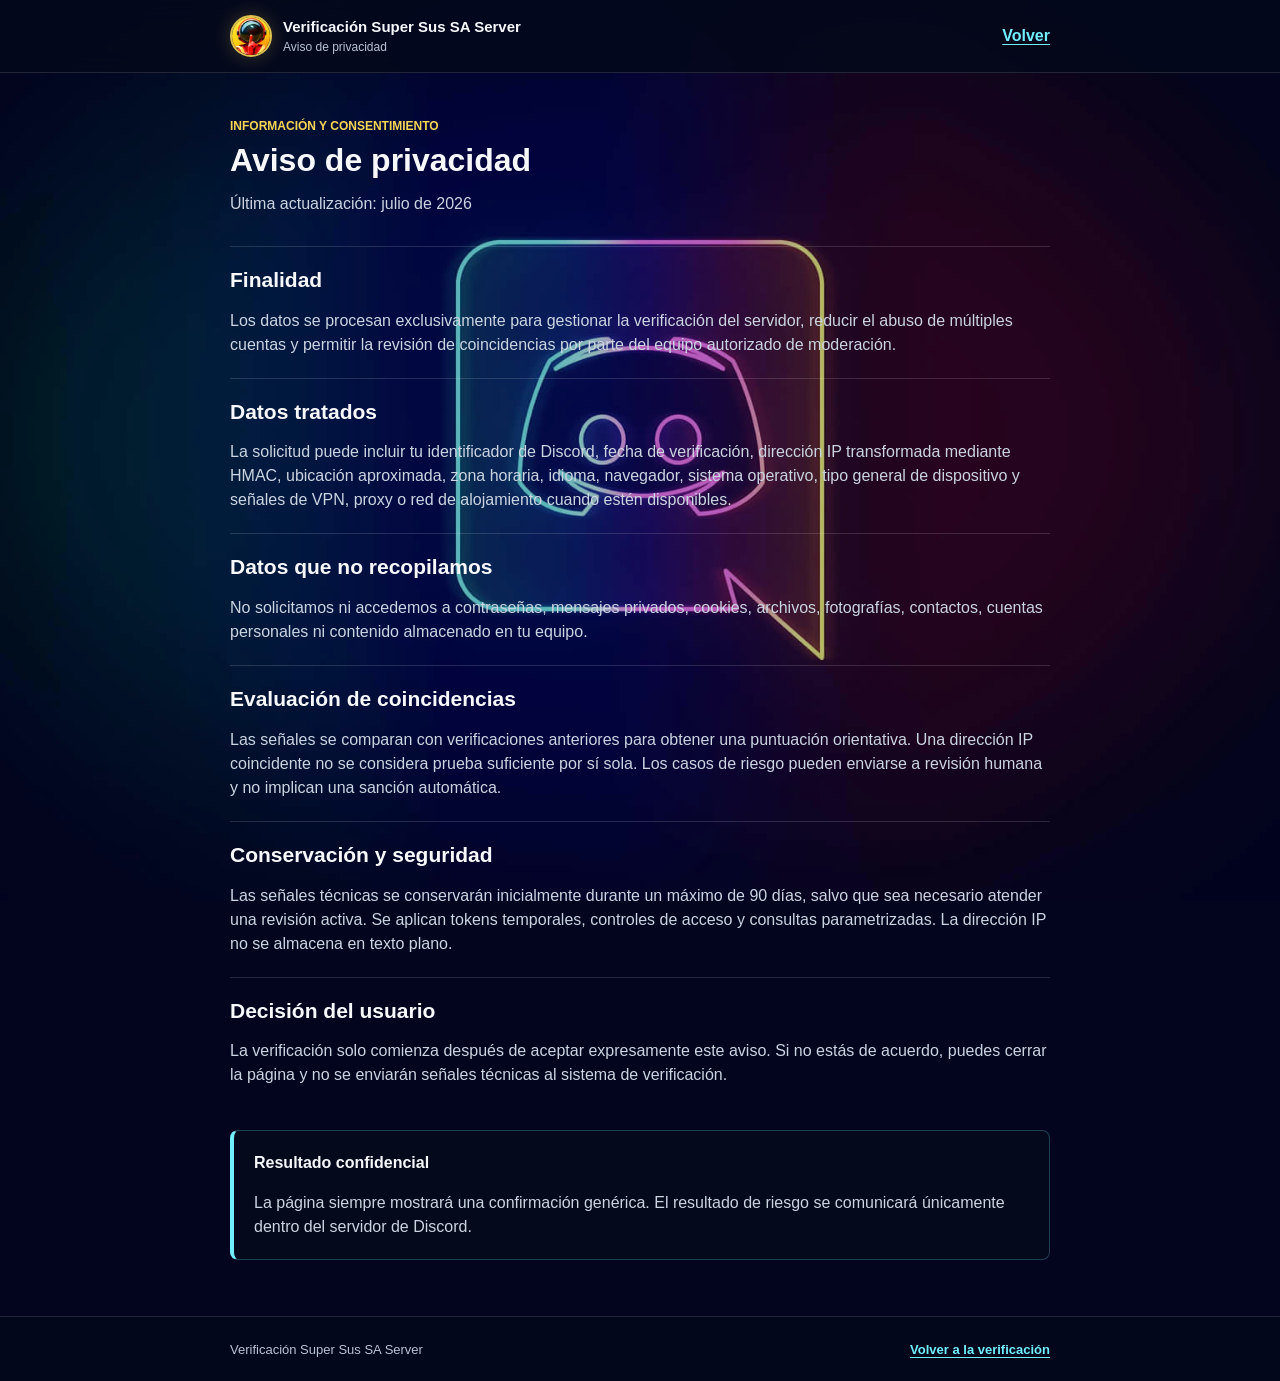
==== privacy.html @ 0752e9c1 "Crea sitio inicial de verificacion" ====
<!doctype html>
<html lang="es">
<head>
  <meta charset="utf-8">
  <meta name="viewport" content="width=device-width, initial-scale=1">
  <meta name="robots" content="noindex, nofollow">
  <meta name="referrer" content="no-referrer">
  <meta
    http-equiv="Content-Security-Policy"
    content="default-src 'self'; script-src 'none'; style-src 'self'; img-src 'self' data:; base-uri 'none'; form-action 'none'; frame-ancestors 'none'"
  >
  <title>Aviso de privacidad | Verificación Super Sus SA Server</title>
  <link rel="stylesheet" href="assets/css/styles.css">
</head>
<body>
  <header class="site-header">
    <div class="shell header-inner">
      <img
        class="brand-avatar"
        src="assets/images/verification-icon.png"
        alt=""
        width="42"
        height="42"
      >
      <div>
        <p class="brand-name">Verificación Super Sus SA Server</p>
        <p class="brand-context">Aviso de privacidad</p>
      </div>
      <a class="header-link" href="index.html">Volver</a>
    </div>
  </header>

  <main class="shell legal-content">
    <div class="title-block">
      <p class="eyebrow">Información y consentimiento</p>
      <h1>Aviso de privacidad</h1>
      <p class="lead">Última actualización: julio de 2026</p>
    </div>

    <section>
      <h2>Finalidad</h2>
      <p>
        Los datos se procesan exclusivamente para gestionar la verificación del servidor,
        reducir el abuso de múltiples cuentas y permitir la revisión de coincidencias por
        parte del equipo autorizado de moderación.
      </p>
    </section>

    <section>
      <h2>Datos tratados</h2>
      <p>
        La solicitud puede incluir tu identificador de Discord, fecha de verificación,
        dirección IP transformada mediante HMAC, ubicación aproximada, zona horaria,
        idioma, navegador, sistema operativo, tipo general de dispositivo y señales de
        VPN, proxy o red de alojamiento cuando estén disponibles.
      </p>
    </section>

    <section>
      <h2>Datos que no recopilamos</h2>
      <p>
        No solicitamos ni accedemos a contraseñas, mensajes privados, cookies, archivos,
        fotografías, contactos, cuentas personales ni contenido almacenado en tu equipo.
      </p>
    </section>

    <section>
      <h2>Evaluación de coincidencias</h2>
      <p>
        Las señales se comparan con verificaciones anteriores para obtener una puntuación
        orientativa. Una dirección IP coincidente no se considera prueba suficiente por sí
        sola. Los casos de riesgo pueden enviarse a revisión humana y no implican una sanción
        automática.
      </p>
    </section>

    <section>
      <h2>Conservación y seguridad</h2>
      <p>
        Las señales técnicas se conservarán inicialmente durante un máximo de 90 días,
        salvo que sea necesario atender una revisión activa. Se aplican tokens temporales,
        controles de acceso y consultas parametrizadas. La dirección IP no se almacena en
        texto plano.
      </p>
    </section>

    <section>
      <h2>Decisión del usuario</h2>
      <p>
        La verificación solo comienza después de aceptar expresamente este aviso. Si no
        estás de acuerdo, puedes cerrar la página y no se enviarán señales técnicas al
        sistema de verificación.
      </p>
    </section>

    <div class="legal-callout">
      <strong>Resultado confidencial</strong>
      <p>
        La página siempre mostrará una confirmación genérica. El resultado de riesgo se
        comunicará únicamente dentro del servidor de Discord.
      </p>
    </div>
  </main>

  <footer class="site-footer">
    <div class="shell footer-inner">
      <span>Verificación Super Sus SA Server</span>
      <a href="index.html">Volver a la verificación</a>
    </div>
  </footer>
</body>
</html>
---- assets/css/styles.css ----
:root {
  color-scheme: dark;
  --ink: #f7f8fc;
  --muted: #b9c2d4;
  --panel: rgba(6, 12, 34, 0.88);
  --panel-strong: rgba(5, 10, 29, 0.96);
  --line: rgba(126, 226, 255, 0.28);
  --cyan: #71efff;
  --pink: #f581e8;
  --yellow: #f6d657;
  --yellow-hover: #ffe886;
  --danger: #ffb4b4;
  --danger-bg: rgba(114, 20, 33, 0.72);
  --focus: #8defff;
  font-family: Inter, "Segoe UI", Roboto, Helvetica, Arial, sans-serif;
}

* {
  box-sizing: border-box;
}

html {
  min-width: 320px;
  min-height: 100%;
  background: #02051d;
}

body {
  min-height: 100vh;
  margin: 0;
  color: var(--ink);
  background-color: #02051d;
  background-image: url("../images/wall.jpg");
  background-position: center;
  background-size: cover;
  background-repeat: no-repeat;
  background-attachment: fixed;
  line-height: 1.5;
}

body::before {
  content: "";
  position: fixed;
  inset: 0;
  z-index: 0;
  pointer-events: none;
  background: rgba(1, 4, 22, 0.28);
}

body > * {
  position: relative;
  z-index: 1;
}

a {
  color: var(--cyan);
  font-weight: 700;
  text-underline-offset: 3px;
}

a:hover {
  color: #c4f8ff;
}

a:focus-visible,
button:focus-visible,
input:focus-visible {
  outline: 3px solid rgba(113, 239, 255, 0.46);
  outline-offset: 3px;
}

.verification-layout {
  width: min(1180px, calc(100% - 40px));
  min-height: 100svh;
  display: grid;
  align-items: center;
  justify-items: center;
  margin-inline: auto;
  padding-block: 32px;
}

.verification-card {
  width: min(100%, 460px);
  padding: 34px;
  border: 1px solid var(--line);
  border-radius: 8px;
  color: var(--ink);
  background: var(--panel);
  box-shadow:
    0 26px 70px rgba(0, 0, 18, 0.56),
    inset 0 1px 0 rgba(255, 255, 255, 0.08);
  backdrop-filter: blur(16px);
}

.card-brand {
  display: flex;
  align-items: center;
  justify-content: center;
  gap: 11px;
  margin-bottom: 30px;
  color: #ffffff;
  font-size: 15px;
  font-weight: 800;
  text-align: center;
}

.verification-card > .eyebrow,
.verification-card > h1,
.verification-card > .lead {
  text-align: center;
}

.brand-avatar {
  display: block;
  flex: 0 0 auto;
  width: 42px;
  height: 42px;
  border: 2px solid rgba(246, 214, 87, 0.9);
  border-radius: 50%;
  object-fit: cover;
  box-shadow: 0 0 20px rgba(246, 214, 87, 0.24);
}

.result-mark {
  display: grid;
  place-items: center;
  flex: 0 0 auto;
  width: 34px;
  height: 34px;
  border: 1px solid rgba(113, 239, 255, 0.72);
  border-radius: 50%;
  color: #06112a;
  background: var(--cyan);
  box-shadow: 0 0 18px rgba(113, 239, 255, 0.28);
  font-size: 18px;
  font-weight: 900;
}

.eyebrow {
  margin: 0 0 7px;
  color: var(--yellow);
  font-size: 12px;
  font-weight: 850;
  letter-spacing: 0;
  text-transform: uppercase;
}

h1,
h2 {
  margin-top: 0;
  letter-spacing: 0;
  line-height: 1.18;
}

h1 {
  margin-bottom: 12px;
  font-size: 32px;
  text-wrap: balance;
}

h2 {
  margin-bottom: 10px;
  font-size: 21px;
}

.lead {
  margin: 0;
  color: var(--muted);
  font-size: 16px;
}

.privacy-inline {
  display: flex;
  align-items: center;
  justify-content: space-between;
  gap: 18px;
  margin-top: 26px;
  padding-block: 15px;
  border-top: 1px solid rgba(255, 255, 255, 0.12);
  border-bottom: 1px solid rgba(255, 255, 255, 0.12);
  color: #c9d2df;
  font-size: 13px;
}

.privacy-inline a {
  flex: 0 0 auto;
}

.consent-control {
  display: grid;
  grid-template-columns: 20px 1fr;
  gap: 11px;
  align-items: start;
  margin-top: 20px;
  color: #e3e8f0;
  font-size: 14px;
  cursor: pointer;
}

.consent-control input {
  width: 18px;
  height: 18px;
  margin: 2px 0 0;
  accent-color: var(--yellow);
  cursor: pointer;
}

.primary-action {
  width: 100%;
  min-height: 50px;
  display: inline-flex;
  align-items: center;
  justify-content: center;
  gap: 9px;
  margin-top: 22px;
  border: 1px solid #fff0a9;
  border-radius: 6px;
  color: #11182c;
  background: var(--yellow);
  box-shadow: 0 12px 28px rgba(0, 0, 16, 0.34);
  font: inherit;
  font-weight: 850;
  cursor: pointer;
}

.primary-action:hover:not(:disabled) {
  background: var(--yellow-hover);
  transform: translateY(-1px);
}

.primary-action:disabled {
  border-color: rgba(255, 255, 255, 0.12);
  color: #858b9b;
  background: rgba(190, 195, 205, 0.2);
  box-shadow: none;
  cursor: not-allowed;
}

.security-note,
.result-note {
  margin: 14px 0 0;
  color: #949fb1;
  font-size: 12px;
  text-align: center;
}

.status-message,
.notice {
  margin-top: 18px;
  padding: 12px 14px;
  border-radius: 6px;
  font-size: 13px;
}

.status-message {
  border: 1px solid rgba(113, 239, 255, 0.3);
  color: #d7faff;
  background: rgba(12, 71, 101, 0.5);
}

.notice-error {
  border: 1px solid rgba(255, 180, 180, 0.4);
  color: var(--danger);
  background: var(--danger-bg);
}

.notice p {
  margin: 3px 0 0;
}

.result-panel {
  text-align: center;
}

.result-mark {
  width: 56px;
  height: 56px;
  margin: 0 auto 22px;
  font-size: 28px;
}

.result-panel h1 {
  font-size: 27px;
}

.result-panel > p:not(.eyebrow, .result-note) {
  color: var(--muted);
}

.is-hidden {
  display: none !important;
}

/* Aviso de privacidad */
.shell {
  width: min(820px, calc(100% - 32px));
  margin-inline: auto;
}

.site-header,
.site-footer {
  border-color: rgba(255, 255, 255, 0.12);
  background: rgba(4, 9, 27, 0.86);
  backdrop-filter: blur(14px);
}

.site-header {
  border-bottom-style: solid;
  border-bottom-width: 1px;
}

.header-inner {
  min-height: 72px;
  display: flex;
  align-items: center;
  gap: 11px;
}

.brand-name,
.brand-context {
  margin: 0;
}

.brand-name {
  font-size: 15px;
  font-weight: 800;
}

.brand-context {
  color: var(--muted);
  font-size: 12px;
}

.header-link {
  margin-left: auto;
}

.legal-content {
  padding-block: 44px 56px;
}

.title-block {
  margin-bottom: 30px;
}

.legal-content .lead,
.legal-content section p {
  color: #cbd4e1;
}

.legal-content section {
  padding-block: 21px;
  border-top: 1px solid rgba(255, 255, 255, 0.14);
}

.legal-content section p {
  margin-bottom: 0;
}

.legal-callout {
  margin-top: 22px;
  padding: 20px;
  border: 1px solid rgba(113, 239, 255, 0.24);
  border-left: 4px solid var(--cyan);
  border-radius: 8px;
  background: var(--panel-strong);
}

.legal-callout p {
  margin-bottom: 0;
  color: #cbd4e1;
}

.site-footer {
  border-top-style: solid;
  border-top-width: 1px;
}

.footer-inner {
  min-height: 64px;
  display: flex;
  align-items: center;
  justify-content: space-between;
  gap: 18px;
  color: var(--muted);
  font-size: 13px;
}

@media (max-width: 760px) {
  body {
    background-position: center;
    background-attachment: scroll;
  }

  body::before {
    background: rgba(1, 4, 22, 0.46);
  }

  .verification-layout {
    width: 100%;
    justify-items: center;
    padding-top: max(20px, env(safe-area-inset-top));
    padding-right: max(12px, env(safe-area-inset-right));
    padding-bottom: max(20px, env(safe-area-inset-bottom));
    padding-left: max(12px, env(safe-area-inset-left));
  }

  .verification-card {
    width: min(100%, 460px);
    padding: 25px 20px;
  }

  .card-brand {
    margin-bottom: 24px;
  }

  h1 {
    font-size: 27px;
    overflow-wrap: anywhere;
  }

  .privacy-inline {
    align-items: flex-start;
  }

  .consent-control {
    grid-template-columns: 22px 1fr;
    font-size: 15px;
  }

  .consent-control input {
    width: 20px;
    height: 20px;
  }

  .primary-action {
    min-height: 52px;
  }

  .header-inner {
    min-height: 68px;
    padding-block: 10px;
  }

  .legal-content {
    padding-block: 30px 42px;
  }
}

@media (max-width: 480px) {
  .verification-card {
    padding: 24px 18px;
  }

  .card-brand {
    flex-direction: column;
    gap: 8px;
    margin-bottom: 22px;
  }

  .card-brand span,
  .brand-name,
  .privacy-inline span {
    max-width: 100%;
    overflow-wrap: anywhere;
  }

  .privacy-inline {
    display: block;
  }

  .privacy-inline a {
    min-height: 44px;
    display: inline-flex;
    align-items: center;
    margin-top: 5px;
  }

  .header-inner {
    flex-wrap: wrap;
  }

  .header-inner .brand-avatar {
    width: 38px;
    height: 38px;
  }

  .footer-inner {
    min-height: 72px;
    align-items: flex-start;
    flex-direction: column;
    justify-content: center;
    gap: 4px;
    padding-block: 12px;
  }
}

@media (max-height: 620px) and (orientation: landscape) {
  .verification-layout {
    align-items: start;
  }

  .verification-card {
    margin-block: 8px;
  }
}

@media (prefers-reduced-motion: no-preference) {
  .primary-action {
    transition: background-color 160ms ease, transform 160ms ease;
  }
}
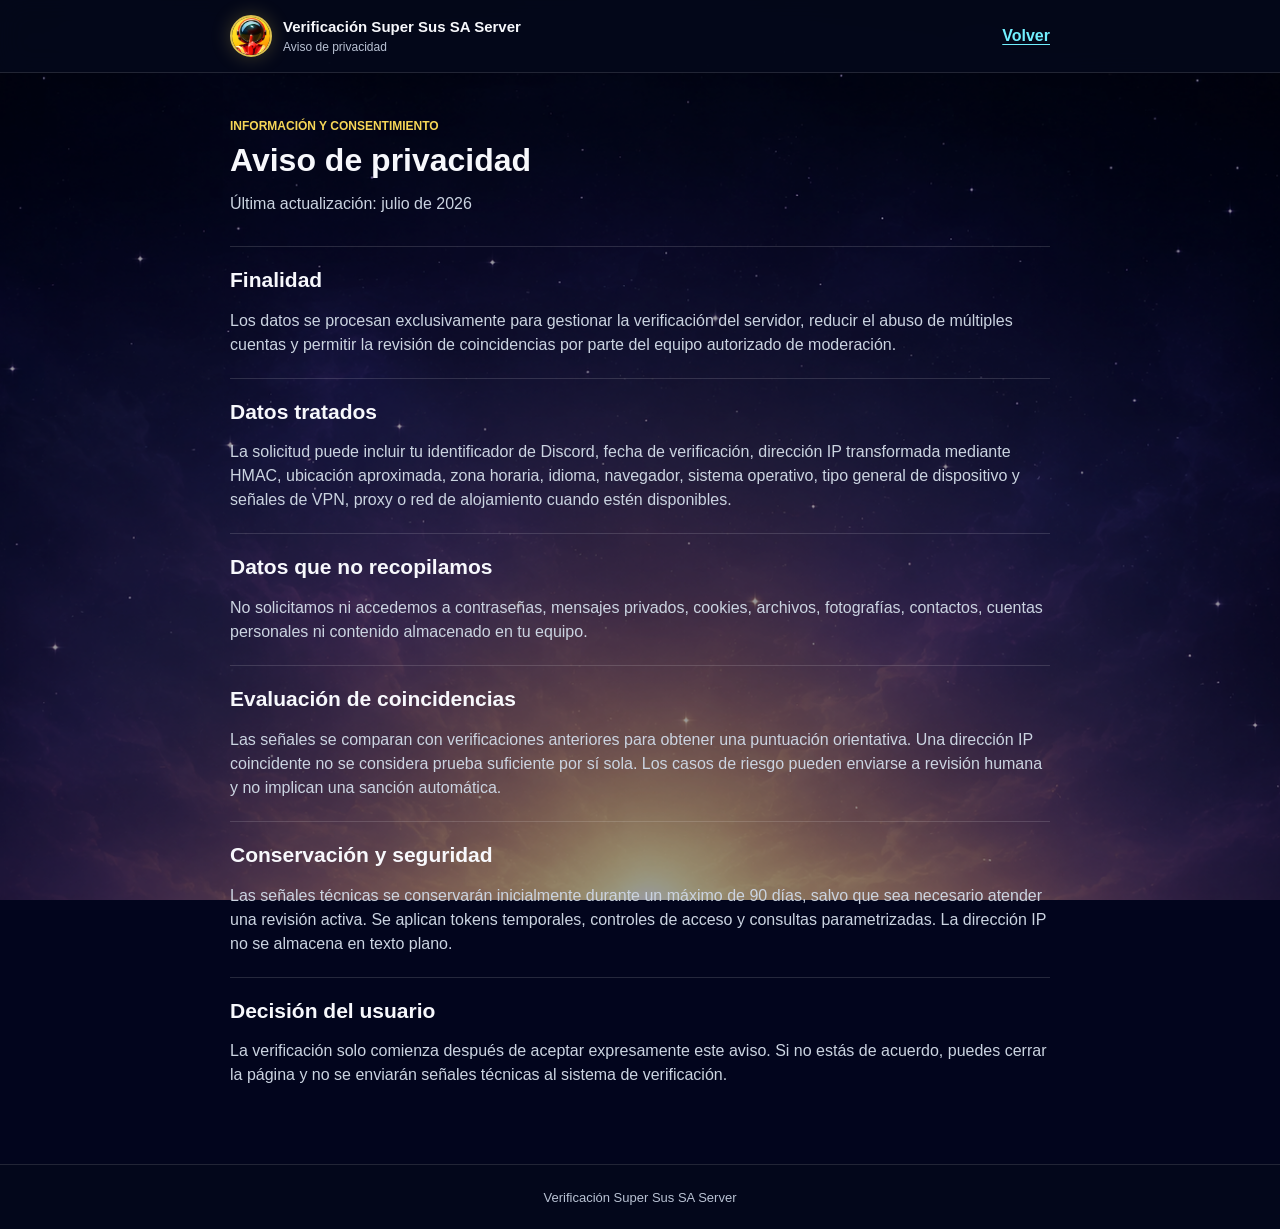
==== commit 67ed33d8: "Actualizar diseño del aviso de privacidad" ====
--- a/privacy.html
+++ b/privacy.html
@@ -12,7 +12,7 @@
   <title>Aviso de privacidad | Verificación Super Sus SA Server</title>
   <link rel="stylesheet" href="assets/css/styles.css">
 </head>
-<body>
+<body class="privacy-page">
   <header class="site-header">
     <div class="shell header-inner">
       <img
@@ -93,19 +93,11 @@
       </p>
     </section>
 
-    <div class="legal-callout">
-      <strong>Resultado confidencial</strong>
-      <p>
-        La página siempre mostrará una confirmación genérica. El resultado de riesgo se
-        comunicará únicamente dentro del servidor de Discord.
-      </p>
-    </div>
   </main>
 
   <footer class="site-footer">
     <div class="shell footer-inner">
       <span>Verificación Super Sus SA Server</span>
-      <a href="index.html">Volver a la verificación</a>
     </div>
   </footer>
 </body>
--- a/assets/css/styles.css
+++ b/assets/css/styles.css
@@ -50,6 +50,16 @@
 body > * {
   position: relative;
   z-index: 1;
+}
+
+body.privacy-page {
+  background-image: url("../images/privacy-background.png");
+  background-position: center bottom;
+  background-size: cover;
+}
+
+body.privacy-page::before {
+  background: rgba(1, 3, 18, 0.4);
 }
 
 a {
@@ -357,20 +367,6 @@
   margin-bottom: 0;
 }
 
-.legal-callout {
-  margin-top: 22px;
-  padding: 20px;
-  border: 1px solid rgba(113, 239, 255, 0.24);
-  border-left: 4px solid var(--cyan);
-  border-radius: 8px;
-  background: var(--panel-strong);
-}
-
-.legal-callout p {
-  margin-bottom: 0;
-  color: #cbd4e1;
-}
-
 .site-footer {
   border-top-style: solid;
   border-top-width: 1px;
@@ -386,6 +382,11 @@
   font-size: 13px;
 }
 
+.privacy-page .footer-inner {
+  justify-content: center;
+  text-align: center;
+}
+
 @media (max-width: 760px) {
   body {
     background-position: center;
@@ -394,6 +395,10 @@
 
   body::before {
     background: rgba(1, 4, 22, 0.46);
+  }
+
+  body.privacy-page::before {
+    background: rgba(1, 3, 18, 0.54);
   }
 
   .verification-layout {
@@ -493,6 +498,10 @@
     gap: 4px;
     padding-block: 12px;
   }
+
+  .privacy-page .footer-inner {
+    align-items: center;
+  }
 }
 
 @media (max-height: 620px) and (orientation: landscape) {
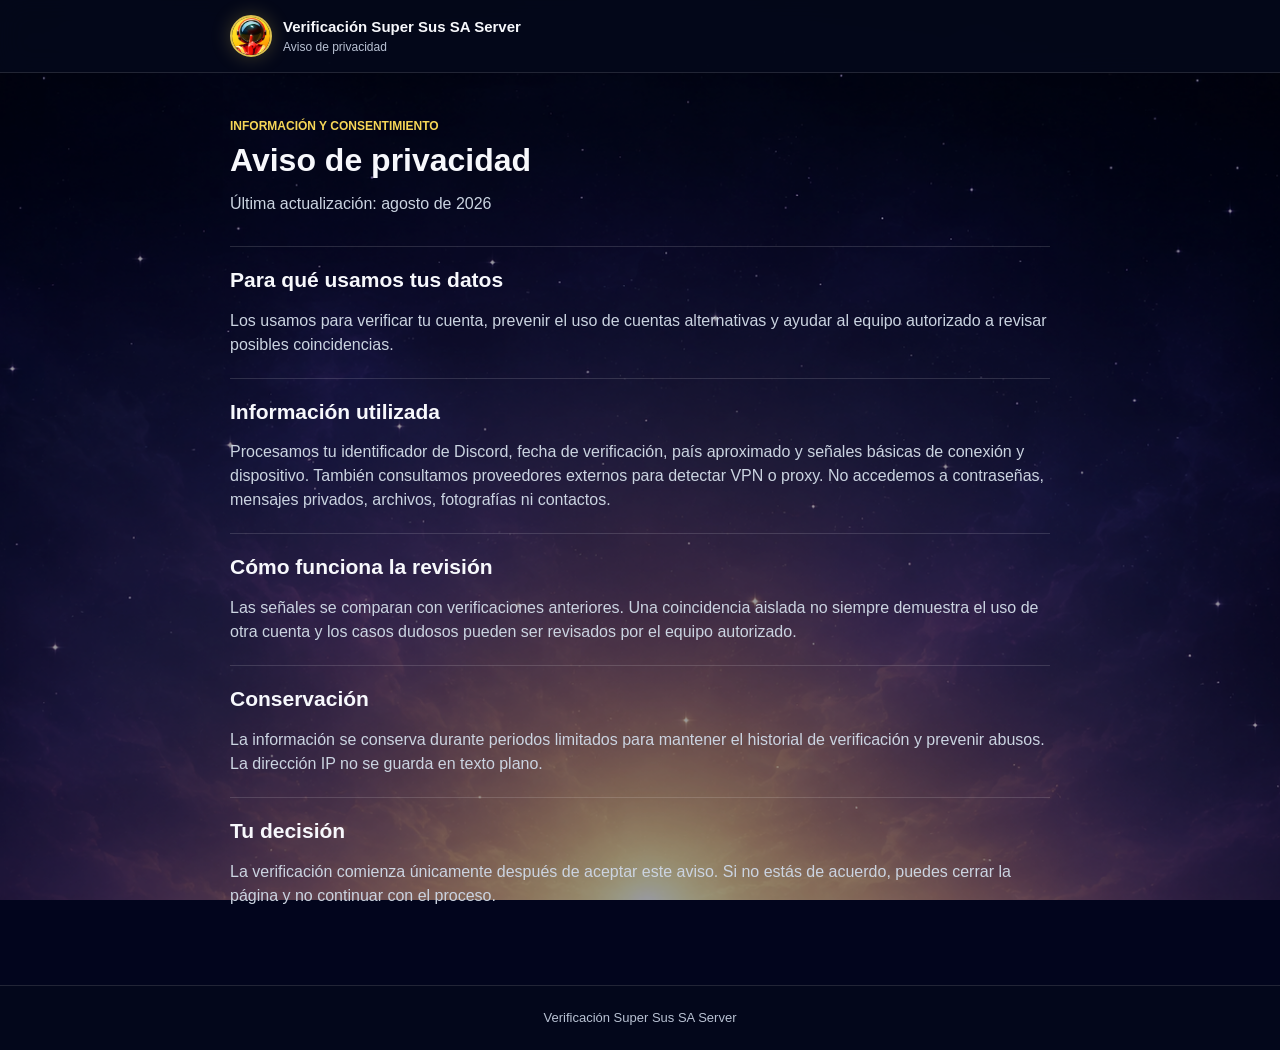
==== commit 2cccf342: "Extrae sistema de verificacion a aplicacion independiente" ====
--- a/privacy.html
+++ b/privacy.html
@@ -26,7 +26,6 @@
         <p class="brand-name">Verificación Super Sus SA Server</p>
         <p class="brand-context">Aviso de privacidad</p>
       </div>
-      <a class="header-link" href="index.html">Volver</a>
     </div>
   </header>
 
@@ -34,65 +33,51 @@
     <div class="title-block">
       <p class="eyebrow">Información y consentimiento</p>
       <h1>Aviso de privacidad</h1>
-      <p class="lead">Última actualización: julio de 2026</p>
+      <p class="lead">Última actualización: agosto de 2026</p>
     </div>
 
     <section>
-      <h2>Finalidad</h2>
+      <h2>Para qué usamos tus datos</h2>
       <p>
-        Los datos se procesan exclusivamente para gestionar la verificación del servidor,
-        reducir el abuso de múltiples cuentas y permitir la revisión de coincidencias por
-        parte del equipo autorizado de moderación.
+        Los usamos para verificar tu cuenta, prevenir el uso de cuentas alternativas
+        y ayudar al equipo autorizado a revisar posibles coincidencias.
       </p>
     </section>
 
     <section>
-      <h2>Datos tratados</h2>
+      <h2>Información utilizada</h2>
       <p>
-        La solicitud puede incluir tu identificador de Discord, fecha de verificación,
-        dirección IP transformada mediante HMAC, ubicación aproximada, zona horaria,
-        idioma, navegador, sistema operativo, tipo general de dispositivo y señales de
-        VPN, proxy o red de alojamiento cuando estén disponibles.
+        Procesamos tu identificador de Discord, fecha de verificación, país aproximado
+        y señales básicas de conexión y dispositivo. También consultamos proveedores
+        externos para detectar VPN o proxy. No accedemos a contraseñas, mensajes
+        privados, archivos, fotografías ni contactos.
       </p>
     </section>
 
     <section>
-      <h2>Datos que no recopilamos</h2>
+      <h2>Cómo funciona la revisión</h2>
       <p>
-        No solicitamos ni accedemos a contraseñas, mensajes privados, cookies, archivos,
-        fotografías, contactos, cuentas personales ni contenido almacenado en tu equipo.
+        Las señales se comparan con verificaciones anteriores. Una coincidencia aislada
+        no siempre demuestra el uso de otra cuenta y los casos dudosos pueden ser
+        revisados por el equipo autorizado.
       </p>
     </section>
 
     <section>
-      <h2>Evaluación de coincidencias</h2>
+      <h2>Conservación</h2>
       <p>
-        Las señales se comparan con verificaciones anteriores para obtener una puntuación
-        orientativa. Una dirección IP coincidente no se considera prueba suficiente por sí
-        sola. Los casos de riesgo pueden enviarse a revisión humana y no implican una sanción
-        automática.
+        La información se conserva durante periodos limitados para mantener el historial
+        de verificación y prevenir abusos. La dirección IP no se guarda en texto plano.
       </p>
     </section>
 
     <section>
-      <h2>Conservación y seguridad</h2>
+      <h2>Tu decisión</h2>
       <p>
-        Las señales técnicas se conservarán inicialmente durante un máximo de 90 días,
-        salvo que sea necesario atender una revisión activa. Se aplican tokens temporales,
-        controles de acceso y consultas parametrizadas. La dirección IP no se almacena en
-        texto plano.
+        La verificación comienza únicamente después de aceptar este aviso. Si no estás
+        de acuerdo, puedes cerrar la página y no continuar con el proceso.
       </p>
     </section>
-
-    <section>
-      <h2>Decisión del usuario</h2>
-      <p>
-        La verificación solo comienza después de aceptar expresamente este aviso. Si no
-        estás de acuerdo, puedes cerrar la página y no se enviarán señales técnicas al
-        sistema de verificación.
-      </p>
-    </section>
-
   </main>
 
   <footer class="site-footer">
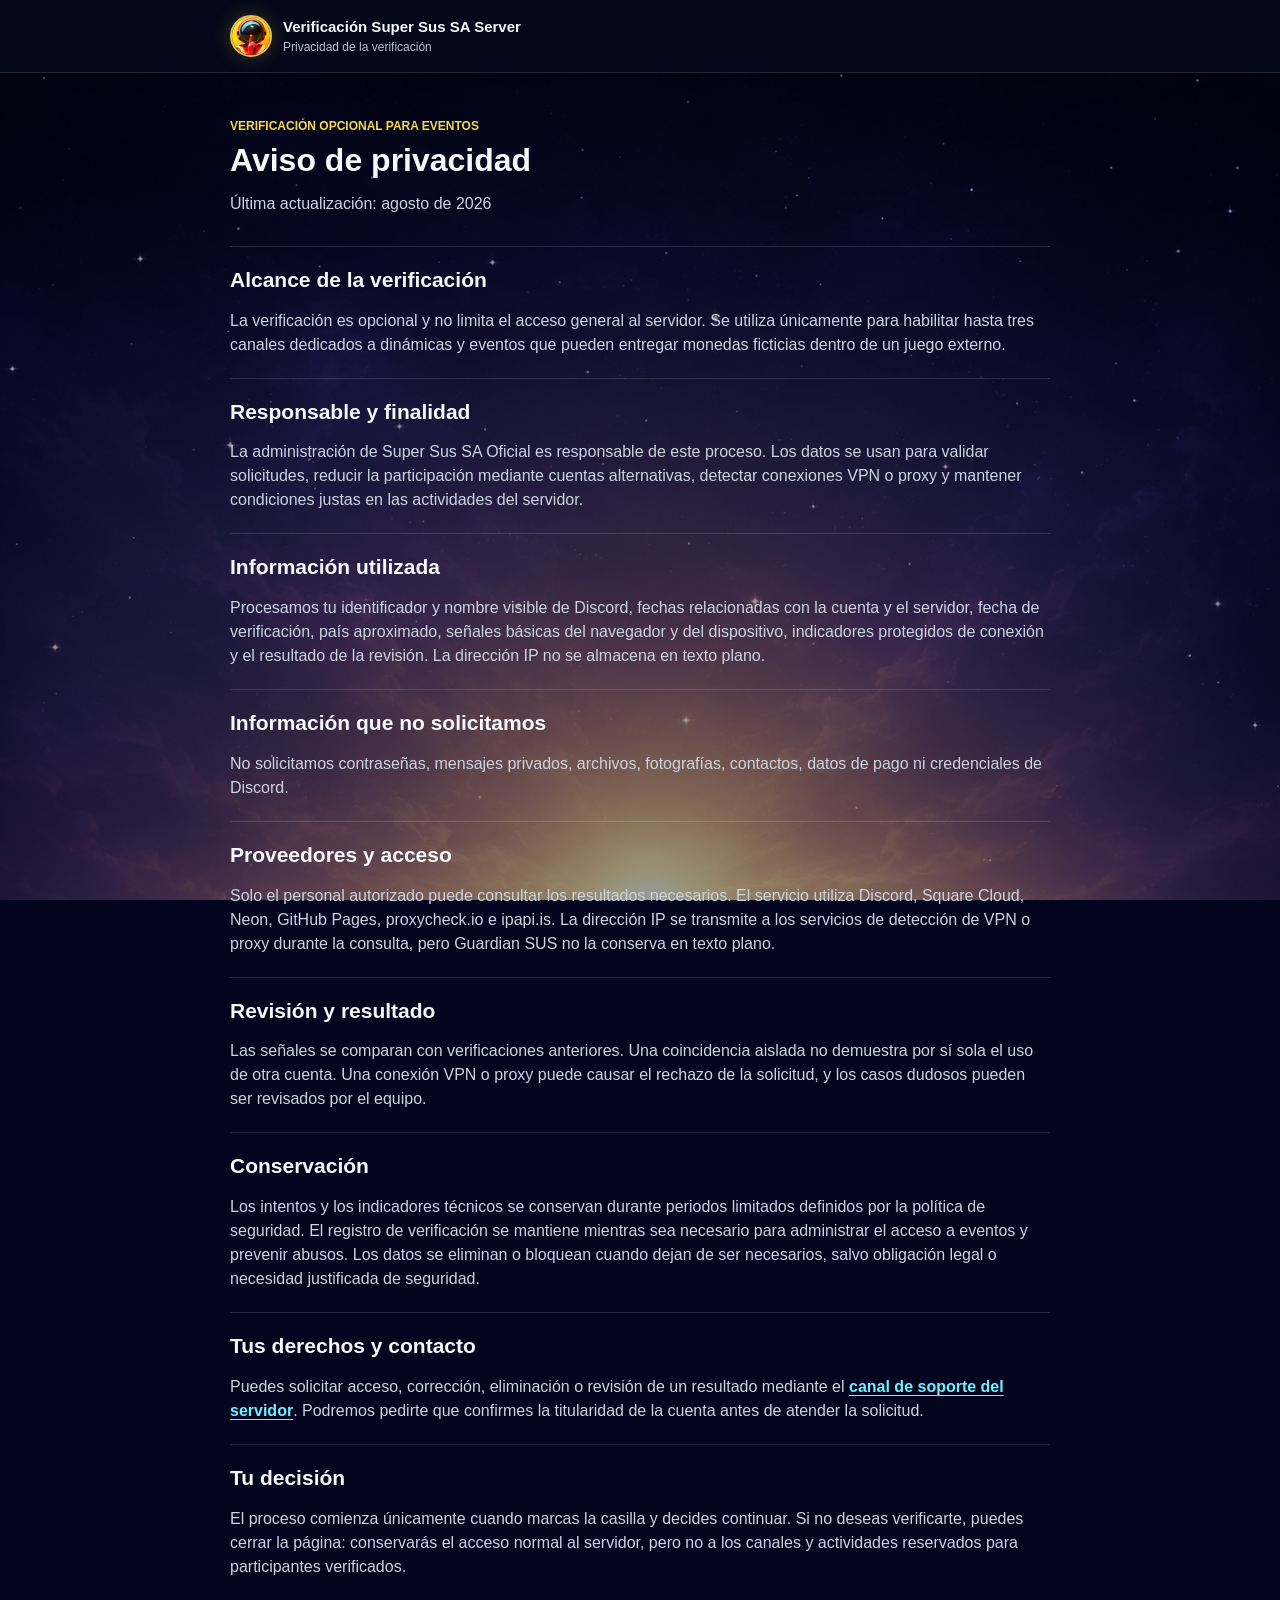
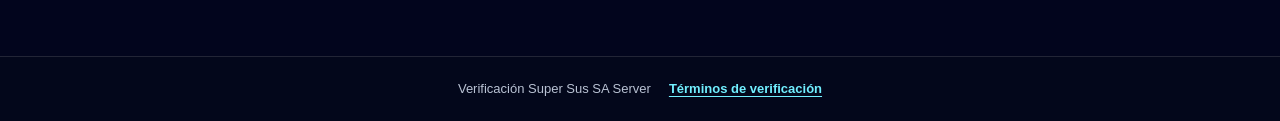
==== commit 0f6dc692: "fix: corregir deploy y actualizar documentos web" ====
--- a/privacy.html
+++ b/privacy.html
@@ -24,58 +24,100 @@
       >
       <div>
         <p class="brand-name">Verificación Super Sus SA Server</p>
-        <p class="brand-context">Aviso de privacidad</p>
+        <p class="brand-context">Privacidad de la verificación</p>
       </div>
     </div>
   </header>
 
   <main class="shell legal-content">
     <div class="title-block">
-      <p class="eyebrow">Información y consentimiento</p>
+      <p class="eyebrow">Verificación opcional para eventos</p>
       <h1>Aviso de privacidad</h1>
       <p class="lead">Última actualización: agosto de 2026</p>
     </div>
 
     <section>
-      <h2>Para qué usamos tus datos</h2>
+      <h2>Alcance de la verificación</h2>
       <p>
-        Los usamos para verificar tu cuenta, prevenir el uso de cuentas alternativas
-        y ayudar al equipo autorizado a revisar posibles coincidencias.
+        La verificación es opcional y no limita el acceso general al servidor. Se utiliza
+        únicamente para habilitar hasta tres canales dedicados a dinámicas y eventos que
+        pueden entregar monedas ficticias dentro de un juego externo.
+      </p>
+    </section>
+
+    <section>
+      <h2>Responsable y finalidad</h2>
+      <p>
+        La administración de Super Sus SA Oficial es responsable de este proceso. Los
+        datos se usan para validar solicitudes, reducir la participación mediante cuentas
+        alternativas, detectar conexiones VPN o proxy y mantener condiciones justas en
+        las actividades del servidor.
       </p>
     </section>
 
     <section>
       <h2>Información utilizada</h2>
       <p>
-        Procesamos tu identificador de Discord, fecha de verificación, país aproximado
-        y señales básicas de conexión y dispositivo. También consultamos proveedores
-        externos para detectar VPN o proxy. No accedemos a contraseñas, mensajes
-        privados, archivos, fotografías ni contactos.
+        Procesamos tu identificador y nombre visible de Discord, fechas relacionadas con
+        la cuenta y el servidor, fecha de verificación, país aproximado, señales básicas
+        del navegador y del dispositivo, indicadores protegidos de conexión y el resultado
+        de la revisión. La dirección IP no se almacena en texto plano.
       </p>
     </section>
 
     <section>
-      <h2>Cómo funciona la revisión</h2>
+      <h2>Información que no solicitamos</h2>
       <p>
-        Las señales se comparan con verificaciones anteriores. Una coincidencia aislada
-        no siempre demuestra el uso de otra cuenta y los casos dudosos pueden ser
-        revisados por el equipo autorizado.
+        No solicitamos contraseñas, mensajes privados, archivos, fotografías, contactos,
+        datos de pago ni credenciales de Discord.
+      </p>
+    </section>
+
+    <section>
+      <h2>Proveedores y acceso</h2>
+      <p>
+        Solo el personal autorizado puede consultar los resultados necesarios. El servicio
+        utiliza Discord, Square Cloud, Neon, GitHub Pages, proxycheck.io e ipapi.is. La
+        dirección IP se transmite a los servicios de detección de VPN o proxy durante la
+        consulta, pero Guardian SUS no la conserva en texto plano.
+      </p>
+    </section>
+
+    <section>
+      <h2>Revisión y resultado</h2>
+      <p>
+        Las señales se comparan con verificaciones anteriores. Una coincidencia aislada no
+        demuestra por sí sola el uso de otra cuenta. Una conexión VPN o proxy puede causar
+        el rechazo de la solicitud, y los casos dudosos pueden ser revisados por el equipo.
       </p>
     </section>
 
     <section>
       <h2>Conservación</h2>
       <p>
-        La información se conserva durante periodos limitados para mantener el historial
-        de verificación y prevenir abusos. La dirección IP no se guarda en texto plano.
+        Los intentos y los indicadores técnicos se conservan durante periodos limitados
+        definidos por la política de seguridad. El registro de verificación se mantiene
+        mientras sea necesario para administrar el acceso a eventos y prevenir abusos.
+        Los datos se eliminan o bloquean cuando dejan de ser necesarios, salvo obligación
+        legal o necesidad justificada de seguridad.
+      </p>
+    </section>
+
+    <section>
+      <h2>Tus derechos y contacto</h2>
+      <p>
+        Puedes solicitar acceso, corrección, eliminación o revisión de un resultado mediante
+        el <a href="https://discord.com/channels/980073134411644939/1399742637426081913" target="_blank" rel="noopener noreferrer">canal de soporte del servidor</a>.
+        Podremos pedirte que confirmes la titularidad de la cuenta antes de atender la solicitud.
       </p>
     </section>
 
     <section>
       <h2>Tu decisión</h2>
       <p>
-        La verificación comienza únicamente después de aceptar este aviso. Si no estás
-        de acuerdo, puedes cerrar la página y no continuar con el proceso.
+        El proceso comienza únicamente cuando marcas la casilla y decides continuar. Si no
+        deseas verificarte, puedes cerrar la página: conservarás el acceso normal al servidor,
+        pero no a los canales y actividades reservados para participantes verificados.
       </p>
     </section>
   </main>
@@ -83,6 +125,7 @@
   <footer class="site-footer">
     <div class="shell footer-inner">
       <span>Verificación Super Sus SA Server</span>
+      <a href="terms.html">Términos de verificación</a>
     </div>
   </footer>
 </body>
--- a/assets/css/styles.css
+++ b/assets/css/styles.css
@@ -194,6 +194,13 @@
 
 .privacy-inline a {
   flex: 0 0 auto;
+}
+
+.legal-links {
+  display: flex;
+  flex-wrap: wrap;
+  justify-content: flex-end;
+  gap: 14px;
 }
 
 .consent-control {
@@ -367,6 +374,10 @@
   margin-bottom: 0;
 }
 
+.legal-content section a {
+  overflow-wrap: anywhere;
+}
+
 .site-footer {
   border-top-style: solid;
   border-top-width: 1px;
@@ -474,6 +485,11 @@
     display: block;
   }
 
+  .legal-links {
+    justify-content: flex-start;
+    gap: 16px;
+  }
+
   .privacy-inline a {
     min-height: 44px;
     display: inline-flex;
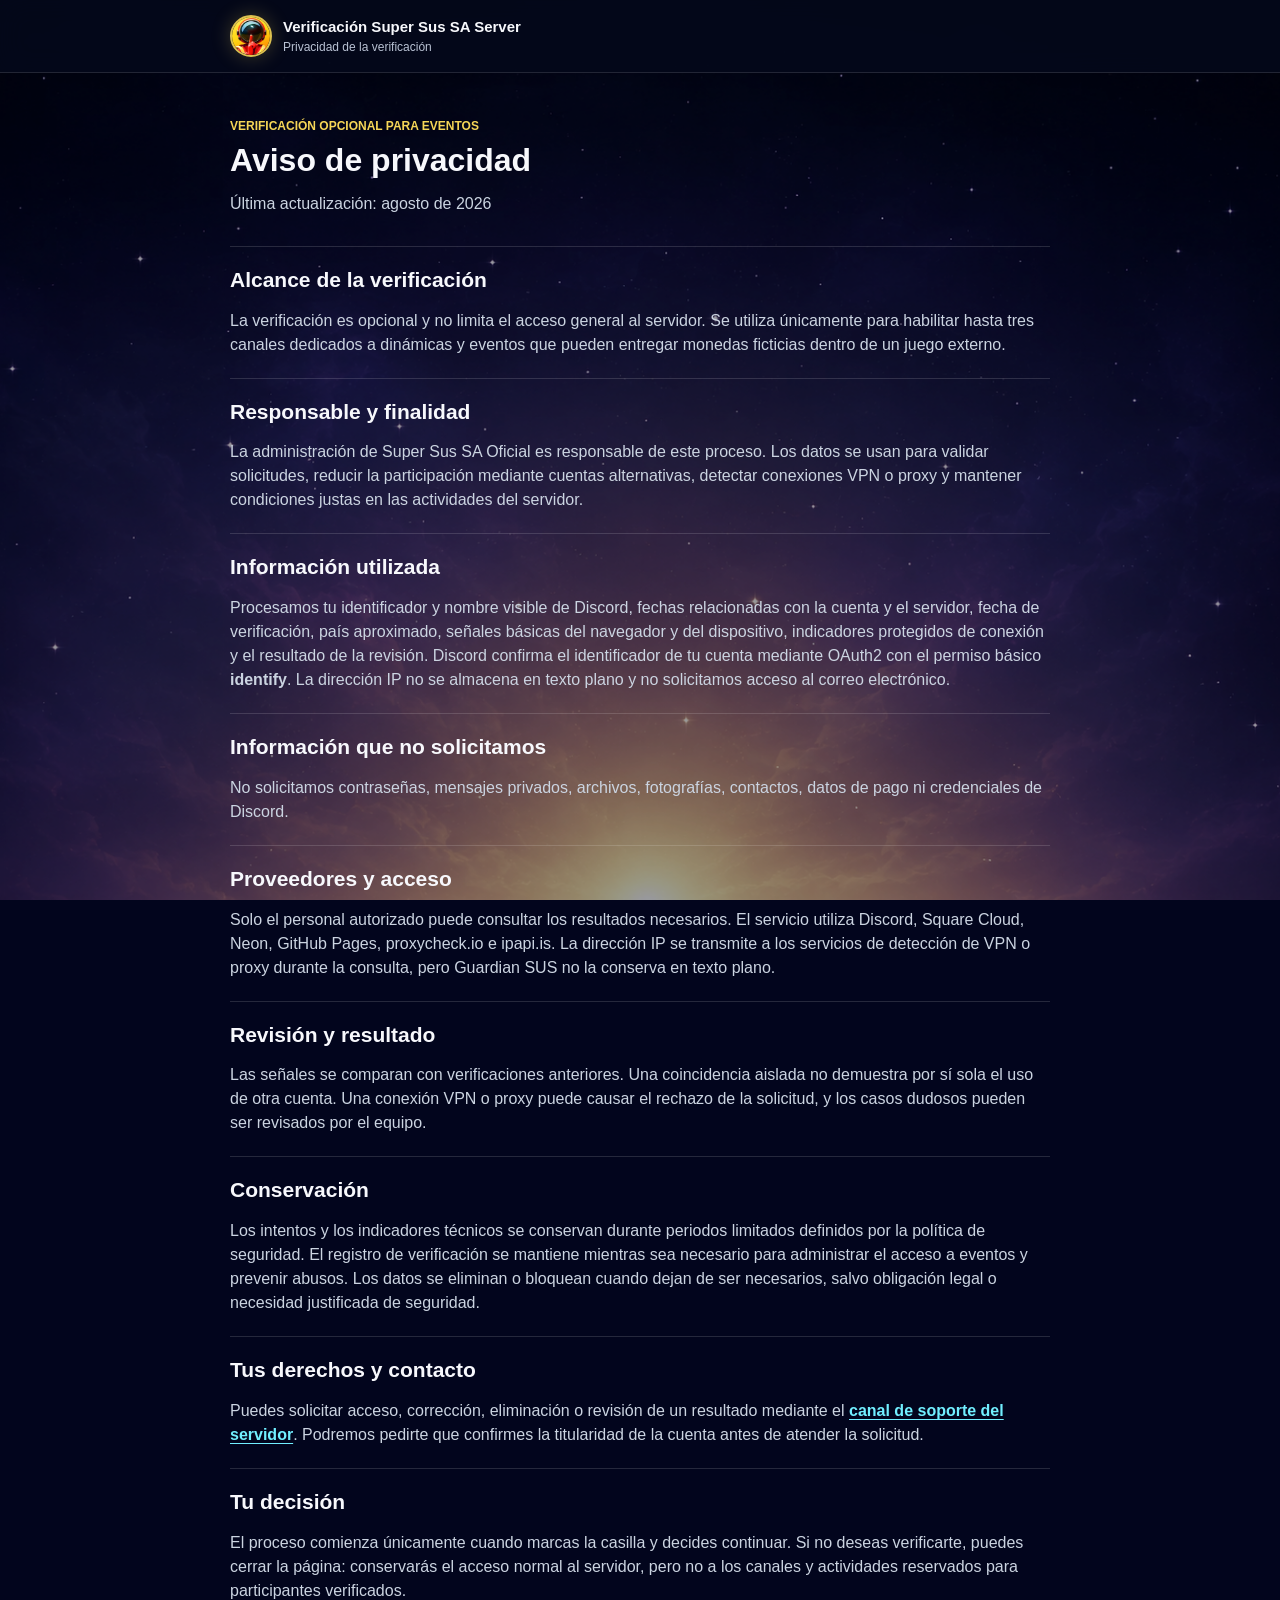
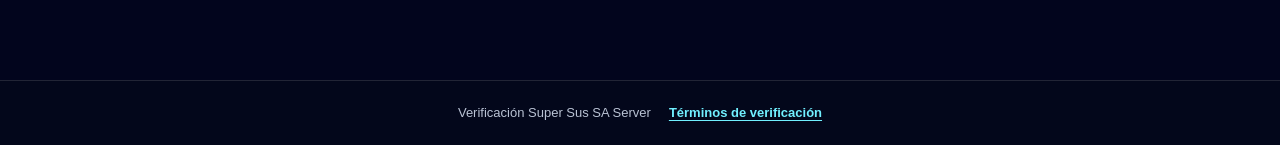
==== commit 9a82ef1c: "feat: integrar OAuth2 y reconciliacion de roles" ====
--- a/privacy.html
+++ b/privacy.html
@@ -61,7 +61,9 @@
         Procesamos tu identificador y nombre visible de Discord, fechas relacionadas con
         la cuenta y el servidor, fecha de verificación, país aproximado, señales básicas
         del navegador y del dispositivo, indicadores protegidos de conexión y el resultado
-        de la revisión. La dirección IP no se almacena en texto plano.
+        de la revisión. Discord confirma el identificador de tu cuenta mediante OAuth2
+        con el permiso básico <strong>identify</strong>. La dirección IP no se almacena
+        en texto plano y no solicitamos acceso al correo electrónico.
       </p>
     </section>
 
--- a/assets/css/styles.css
+++ b/assets/css/styles.css
@@ -179,36 +179,12 @@
   font-size: 16px;
 }
 
-.privacy-inline {
-  display: flex;
-  align-items: center;
-  justify-content: space-between;
-  gap: 18px;
-  margin-top: 26px;
-  padding-block: 15px;
-  border-top: 1px solid rgba(255, 255, 255, 0.12);
-  border-bottom: 1px solid rgba(255, 255, 255, 0.12);
-  color: #c9d2df;
-  font-size: 13px;
-}
-
-.privacy-inline a {
-  flex: 0 0 auto;
-}
-
-.legal-links {
-  display: flex;
-  flex-wrap: wrap;
-  justify-content: flex-end;
-  gap: 14px;
-}
-
 .consent-control {
   display: grid;
   grid-template-columns: 20px 1fr;
   gap: 11px;
   align-items: start;
-  margin-top: 20px;
+  margin-top: 38px;
   color: #e3e8f0;
   font-size: 14px;
   cursor: pointer;
@@ -261,6 +237,16 @@
   text-align: center;
 }
 
+.verification-footer-links {
+  display: flex;
+  align-items: center;
+  justify-content: center;
+  gap: 18px;
+  margin-top: 6px;
+  padding-top: 3px;
+  font-size: 13px;
+}
+
 .status-message,
 .notice {
   margin-top: 18px;
@@ -435,10 +421,6 @@
     overflow-wrap: anywhere;
   }
 
-  .privacy-inline {
-    align-items: flex-start;
-  }
-
   .consent-control {
     grid-template-columns: 22px 1fr;
     font-size: 15px;
@@ -475,26 +457,9 @@
   }
 
   .card-brand span,
-  .brand-name,
-  .privacy-inline span {
+  .brand-name {
     max-width: 100%;
     overflow-wrap: anywhere;
-  }
-
-  .privacy-inline {
-    display: block;
-  }
-
-  .legal-links {
-    justify-content: flex-start;
-    gap: 16px;
-  }
-
-  .privacy-inline a {
-    min-height: 44px;
-    display: inline-flex;
-    align-items: center;
-    margin-top: 5px;
   }
 
   .header-inner {
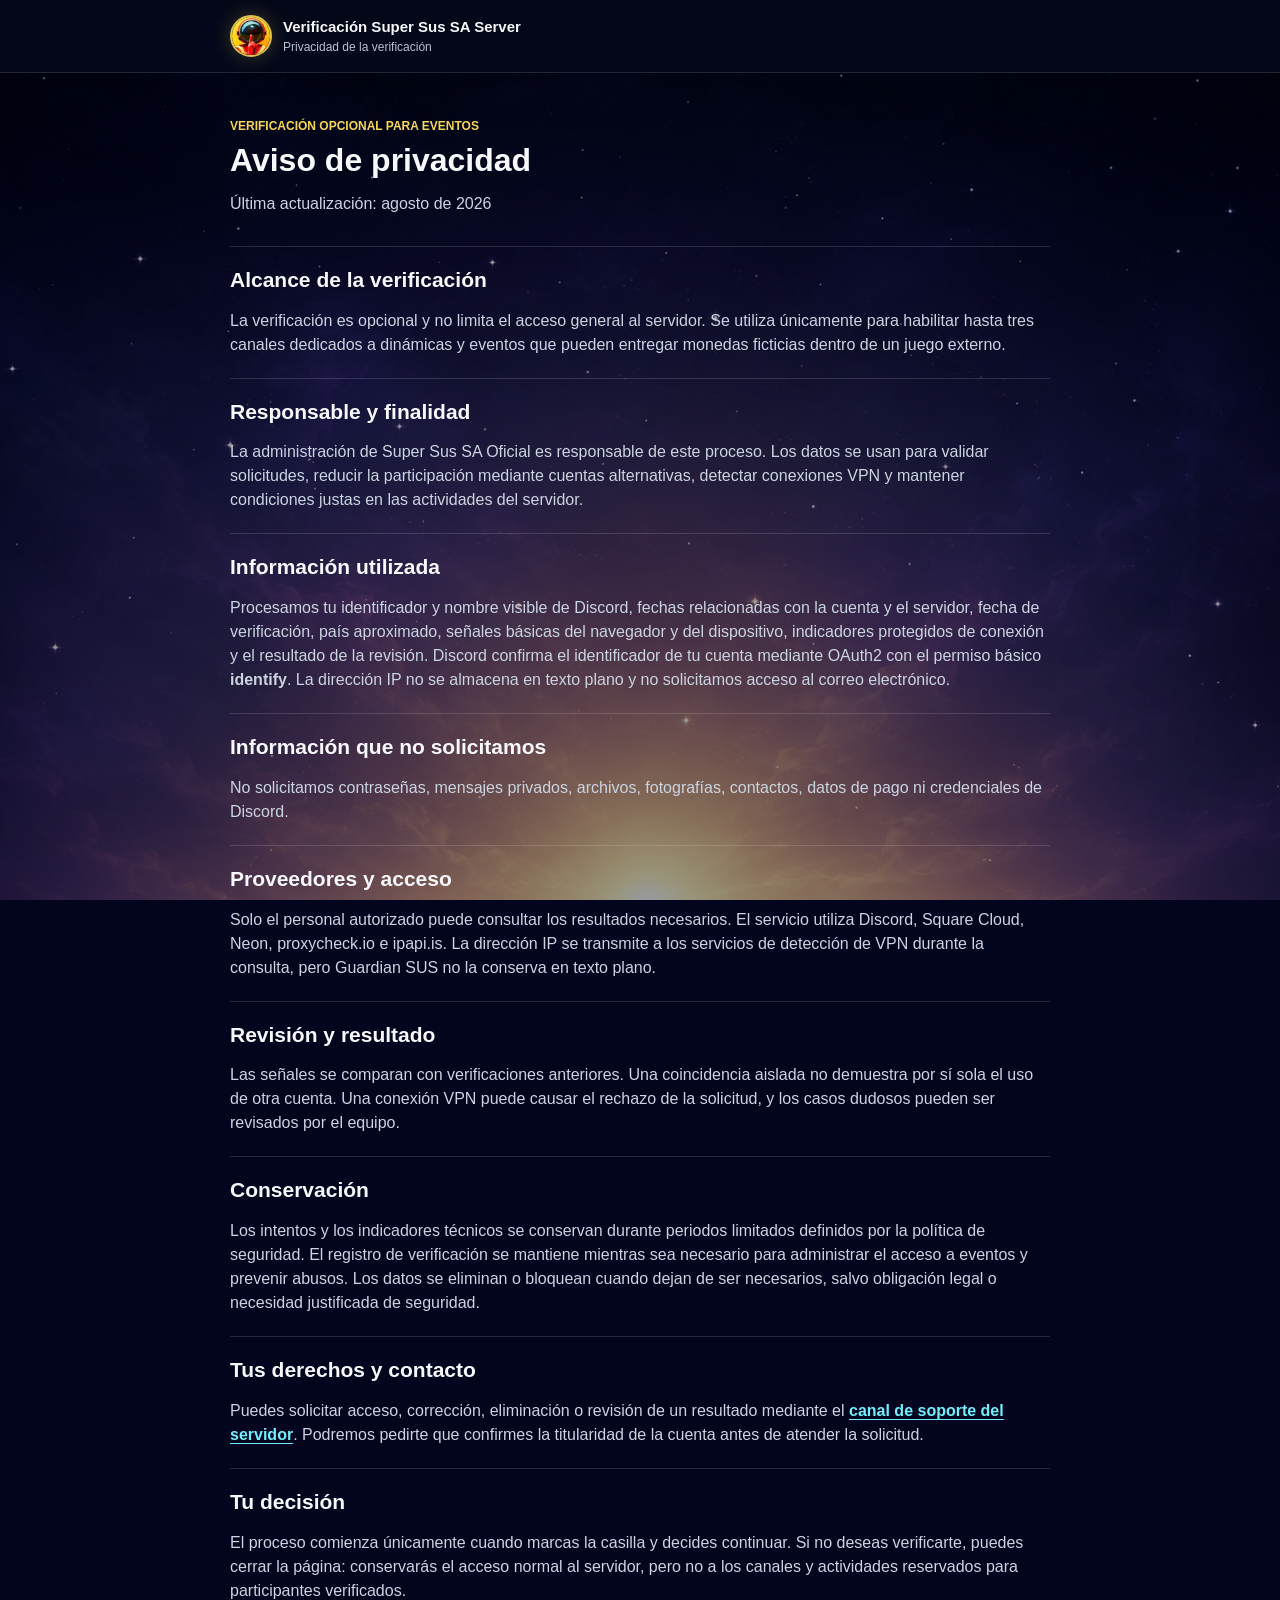
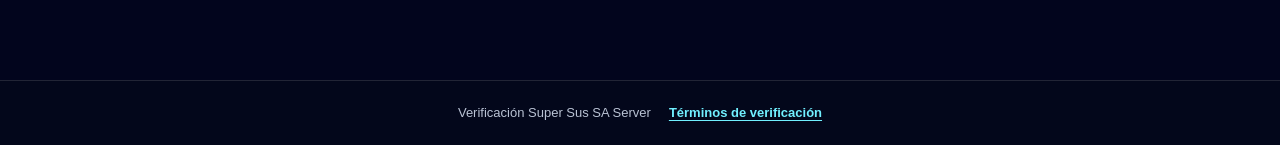
==== commit 0f80ba43: "Ajuste Verify" ====
--- a/privacy.html
+++ b/privacy.html
@@ -50,7 +50,7 @@
       <p>
         La administración de Super Sus SA Oficial es responsable de este proceso. Los
         datos se usan para validar solicitudes, reducir la participación mediante cuentas
-        alternativas, detectar conexiones VPN o proxy y mantener condiciones justas en
+        alternativas, detectar conexiones VPN y mantener condiciones justas en
         las actividades del servidor.
       </p>
     </section>
@@ -79,8 +79,8 @@
       <h2>Proveedores y acceso</h2>
       <p>
         Solo el personal autorizado puede consultar los resultados necesarios. El servicio
-        utiliza Discord, Square Cloud, Neon, GitHub Pages, proxycheck.io e ipapi.is. La
-        dirección IP se transmite a los servicios de detección de VPN o proxy durante la
+        utiliza Discord, Square Cloud, Neon, proxycheck.io e ipapi.is. La dirección IP se
+        transmite a los servicios de detección de VPN durante la
         consulta, pero Guardian SUS no la conserva en texto plano.
       </p>
     </section>
@@ -89,7 +89,7 @@
       <h2>Revisión y resultado</h2>
       <p>
         Las señales se comparan con verificaciones anteriores. Una coincidencia aislada no
-        demuestra por sí sola el uso de otra cuenta. Una conexión VPN o proxy puede causar
+        demuestra por sí sola el uso de otra cuenta. Una conexión VPN puede causar
         el rechazo de la solicitud, y los casos dudosos pueden ser revisados por el equipo.
       </p>
     </section>
